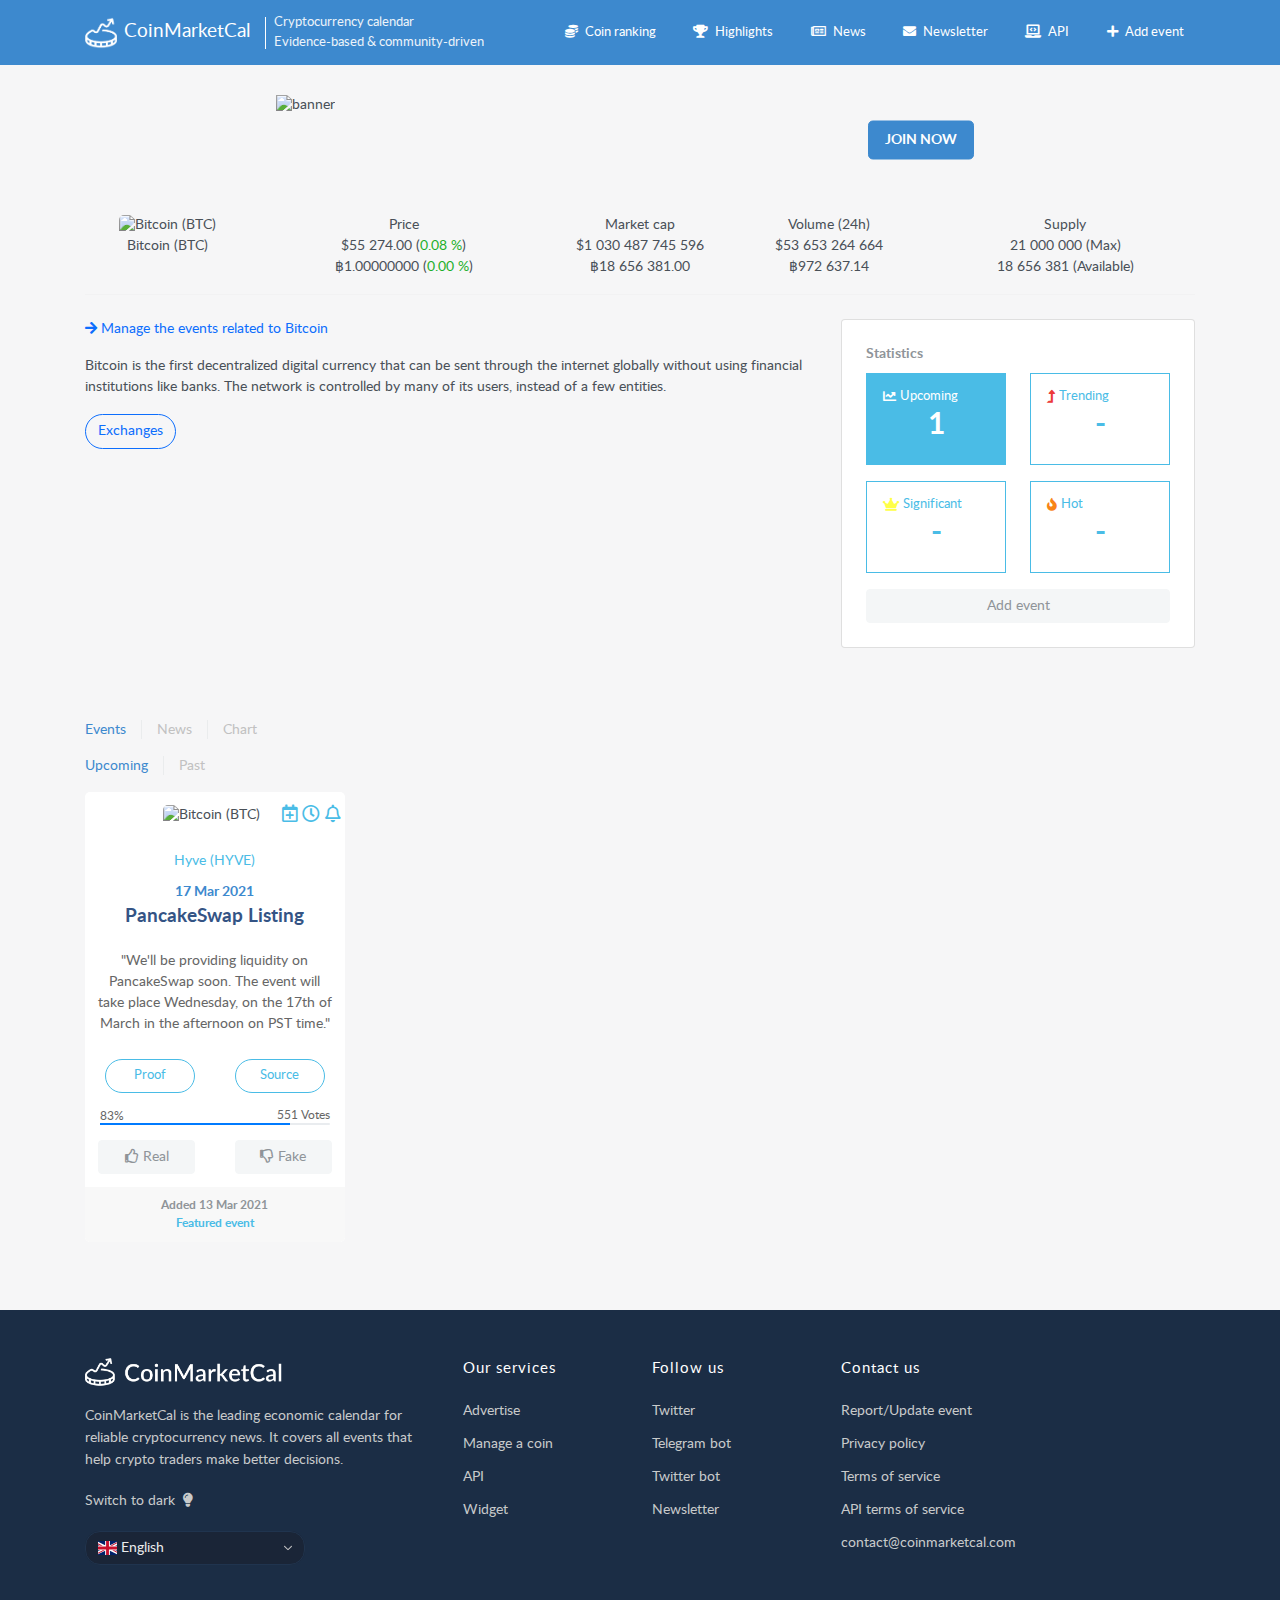
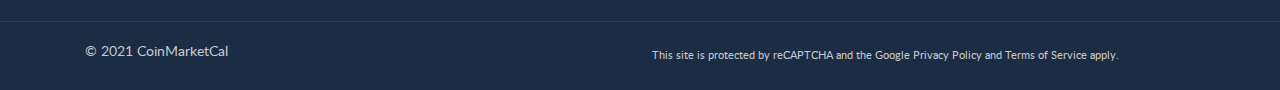
==== app/bitcoin.html @ bce92823 "create project@" ====
<!doctype html>
<html lang="en">

<head>
  <!-- Required meta tags -->
  <meta charset="utf-8">
  <meta name="viewport" content="width=device-width, initial-scale=1, shrink-to-fit=no">

  <!-- Bootstrap CSS -->
  <link rel="stylesheet" href="./css/include/bootstrap.min.css">

  <!-- Fontawesome -->
  <link rel="stylesheet" href="./css/include/all.min.css">

  <!-- Styles -->
  <link rel="stylesheet" href="./css/app.min.css">
  <title>Title</title>
</head>

<body>

  <header class="header" id="header">
    <div class="container">
      <nav class="navbar navbar-expand-lg navbar-dark">
        <a class="navbar-brand" href="#">
          <div class="navbar__logo">
            <img src="./images/dest/logo.png" alt="logo" class="navbar__logo__icon">
            <h1 class="navbar__logo__title">
              CoinMarketCal
            </h1>
          </div>
          <div class="navbar__brand__text no-xs">
            Cryptocurrency calendar<br>
            Evidence-based & community-driven
          </div>
        </a>
        <button class="navbar-toggler" type="button" data-bs-toggle="collapse" data-bs-target="#navbarSupportedContent"
          aria-controls="navbarSupportedContent" aria-expanded="false" aria-label="Toggle navigation">
          <span class="navbar-toggler-icon"></span>
        </button>
        <div class="collapse navbar-collapse" id="navbarSupportedContent">
          <ul class="navbar-nav">
            <li class="nav-item">
              <a class="nav-link" href="#">
                <i class="fas fa-coins nav__icon"></i>
                Coin ranking
              </a>
            </li>
            <li class="nav-item">
              <a class="nav-link" href="#">
                <i class="fas fa-trophy nav__icon"></i>
                Highlights</a>
            </li>
            <li class="nav-item">
              <a class="nav-link" href="#">
                <i class="far fa-newspaper nav__icon"></i>
                News</a>
            </li>
            <li class="nav-item">
              <a class="nav-link" href="#">
                <i class="fas fa-envelope nav__icon"></i>
                Newsletter</a>
            </li>
            <li class="nav-item">
              <a class="nav-link" href="#">
                <i class="fas fa-laptop-code nav__icon"></i>
                API</a>
            </li>
            <li class="nav-item">
              <a class="nav-link" href="#">
                <i class="fas fa-plus nav__icon"></i>
                Add event</a>
            </li>
          </ul>
        </div>
      </nav>
    </div>
  </header>

  <main class="main">

    <div class="banner__wrapper">
      <div class="container">
        <div class="banner__item">
          <img src="https://via.placeholder.com/1x1" alt="banner" class="banner__img">
          <button type="button" class="btn btn-primary btn-lg banner__btn">JOIN NOW</button>
        </div>
      </div>
    </div>

    <section class="bitcoin">
      <div class="container">
        <div class="row mb-3 coin-header">
          <div class="col-12 col-lg-12 col-xl-2 text-center coin-detail-logo-wrapper">
            <div class="icon-lg"><img class="rounded" height="48" width="48"
                src="https://d235dzzkn2ryki.cloudfront.net/bitcoin_large.png" alt="Bitcoin (BTC)"></div>
            <h1 class="d-flex justify-content-center align-items-center">
              <div class="ellipsis">Bitcoin (BTC)</div>
            </h1>
          </div>
          <div class="col-12 col-md-3 mh-70 text-center mb-3 mb-md-0">
            <div class="price-label">Price</div>
            <div>$55 274.00 (<span class="coin-change ">0.08
                %</span>)</div>
            <div>฿1.00000000 (<span class="coin-change ">0.00
                %</span>)</div>
          </div>
          <div class="col-12 col-md-3 col-xl-2 mh-70 text-center mb-3 mb-md-0">
            <div class="price-label">Market cap</div>
            <div>$1 030 487 745 596</div>
            <div>฿18 656 381.00</div>
          </div>
          <div class="col-12 col-md-3 col-xl-2 mh-70 text-center mb-3 mb-md-0">
            <div class="price-label">Volume (24h)</div>
            <div>$53 653 264 664</div>
            <div>฿972 637.14</div>
          </div>
          <div class="col-12 col-md-3 mh-70 text-center">
            <div class="price-label">Supply</div>
            <div>21 000 000 (Max)</div>
            <div>18 656 381 (Available)</div>
          </div>
        </div>
        <hr class="divider-w">
        <div class="row mt-4">
          <div class="col-12 col-md-7 col-lg-8">
            <p class="mb-3">
              <a href="https://s3-eu-west-1.amazonaws.com/coinmarketcal-share/CMCal+Admin.pdf" target="_blank"
                rel="noopener"><i class="fas fa-arrow-right"></i> Manage the events related to Bitcoin
              </a>
            </p>

            <div class="">
              Bitcoin is the first decentralized digital currency that can be sent through the internet globally without
              using financial institutions like banks. The network is controlled by many of its users, instead of a few
              entities.
            </div>
            <div class="mt-3">
              <a class="btn btn--radius btn-outline-primary" href="#">Exchanges</a>
            </div>
          </div>
          <div class="col-12 col-md-5 col-lg-4 mt-4 mt-md-0">
            <div class="mb-4 p-4 card">
              <span class="validation-title mb-2 d-block">Statistics</span>
              <div class="row">
                <div class="col-6">
                  <a href="/en/coin-ranking">
                    <div id="confidence-index" class="p-3">
                      <div class="validation-label d-flex align-items-center"><i class="fas fa-chart-line me-1"
                          style="color: #fff;"></i>
                        <div class="ellipsis">Upcoming</div>
                      </div>
                      <div class="validation-number count-item text-center"><strong><span class="count-to"
                            data-countto="1">1</span></strong>
                      </div>
                    </div>
                  </a>
                </div>
                <div class="col-6">
                  <a href="/en/coin-ranking">
                    <div id="vote-number" class="p-3">
                      <div class="validation-label d-flex align-items-center">
                        <i class="fas fa-level-up-alt me-1" style="color: rgb(236, 58, 58);" data-bs-toggle="tooltip"
                          data-bs-placement="top" title="Подсказка вверху"></i>
                        <div></div>
                        <div class="ellipsis">Trending</div>
                      </div>
                      <div class="validation-number  text-center"><strong><span class="count-to"
                            data-countto="0">-</span></strong>
                      </div>
                    </div>
                  </a>
                </div>
                <div class="col-6 mt-3">
                  <a href="/en/coin-ranking">
                    <div id="vote-number" class="p-3">
                      <div class="validation-label d-flex align-items-center">
                        <i class="fas fa-crown me-1" style="color: rgb(255, 255, 72);"></i>
                        <div class="ellipsis">Significant</div>
                      </div>
                      <div class="validation-number text-center "><strong><span class="count-to"
                            data-countto="0">-</span></strong>
                      </div>
                    </div>
                  </a>
                </div>
                <div class="col-6 mt-3">
                  <a href="/en/coin-ranking">
                    <div id="vote-number" class="p-3">
                      <div class="validation-label d-flex align-items-center"><i class="fas fa-fire me-1"
                          style="color: rgb(248, 132, 23);" data-bs-toggle="tooltip" data-bs-placement="top"
                          title="Подсказка вверху"></i>
                        <div class="ellipsis">Hot</div>
                      </div>
                      <div class="validation-number  text-center"><strong><span class="count-to"
                            data-countto="0">-</span></strong>
                      </div>
                    </div>
                  </a>
                </div>
              </div>
              <div class="row vote-button-wrapper mt-3">
                <div class="col-lg-12"><a class="btn btn-secondary card__btn__like card__btn__like--sm"
                    title="Add event" href="/en/add">Add event</a>
                </div>
              </div>
            </div>
          </div>
        </div>


        <div class="protocol__tabs my-5">
          <nav class="mb-3">
            <div class="nav nav-tabs protocol__tabs__links" id="nav-tab" role="tablist">
              <button class="nav-link active protocol__tabs__link" id="nav-home-tab" data-bs-toggle="tab"
                data-bs-target="#nav-home" type="button" role="tab" aria-controls="nav-home"
                aria-selected="true">Events</button>
              <div class="protocol__tabs__line"></div>
              <button class="nav-link protocol__tabs__link" id="nav-profile-tab" data-bs-toggle="tab"
                data-bs-target="#nav-profile" type="button" role="tab" aria-controls="nav-profile"
                aria-selected="false">News</button>
              <div class="protocol__tabs__line"></div>
              <button class="nav-link protocol__tabs__link" id="nav-contact-tab" data-bs-toggle="tab"
                data-bs-target="#nav-contact" type="button" role="tab" aria-controls="nav-contact"
                aria-selected="false">Chart</button>
            </div>
          </nav>
          <div class="tab-content" id="nav-tabContent">
            <div class="tab-pane fade show active" id="nav-home" role="tabpanel" aria-labelledby="nav-home-tab">
              <div class="protocol__tabs my-1">
                <nav class="mb-3">
                  <div class="nav nav-tabs protocol__tabs__links" id="nav-tab2" role="tablist">
                    <button class="nav-link active protocol__tabs__link" id="nav-home-tab2" data-bs-toggle="tab"
                      data-bs-target="#nav-home2" type="button" role="tab" aria-controls="nav-home"
                      aria-selected="true">Upcoming</button>
                    <div class="protocol__tabs__line"></div>
                    <button class="nav-link protocol__tabs__link" id="nav-profile-tab2" data-bs-toggle="tab"
                      data-bs-target="#nav-profile2" type="button" role="tab" aria-controls="nav-profile"
                      aria-selected="false">Past</button>
                  </div>
                </nav>
                <div class="tab-content" id="nav-tabContent2">
                  <div class="tab-pane fade show active" id="nav-home2" role="tabpanel" aria-labelledby="nav-home-tab">
                    <div class="row">
                      <div class="card__item col-12 col-md-6 col-lg-3">
                        <div class="card__wrapper">
                          <div class="card__top">
                            <div class="card__left invise">
                              <a href="#" class="card__top__link">
                                <i class="fas fa-check-circle" style="color: rgb(90, 211, 90);" data-bs-toggle="tooltip"
                                  data-bs-placement="top" title="Подсказка вверху"></i>
                              </a>
                              <a href="#" class="card__top__link">
                                <i class="fas fa-level-up-alt" style="color: rgb(236, 58, 58);" data-bs-toggle="tooltip"
                                  data-bs-placement="top" title="Подсказка вверху"></i>
                              </a>
                              <a href="#" class="card__top__link">
                                <i class="fas fa-fire" style="color: rgb(248, 132, 23);" data-bs-toggle="tooltip"
                                  data-bs-placement="top" title="Подсказка вверху"></i>
                              </a>
                            </div>
                            <div class="icon-sm ">
                              <img class="lozad rounded" width="28" height="28" alt="Bitcoin (BTC)"
                                src="https://d235dzzkn2ryki.cloudfront.net/bitcoin_normal.png" data-loaded="true">
                            </div>
                            <div class="card__right">
                              <a href="#" class="card__top__link">
                                <i class="far fa-calendar-plus" data-bs-toggle="tooltip" data-bs-placement="top"
                                  title="Подсказка вверху"></i>
                              </a>
                              <a href="#" class="card__top__link">
                                <i class="far fa-clock" data-bs-toggle="tooltip" data-bs-placement="top"
                                  title="Подсказка вверху"></i>
                              </a>
                              <a href="#" class="card__top__link">
                                <i class="far fa-bell" data-bs-toggle="tooltip" data-bs-placement="top"
                                  title="Подсказка вверху"></i>
                              </a>
                            </div>
                          </div>

                          <div class="card__body">
                            <a href="#" class="card__link">
                              Hyve (HYVE)
                            </a>

                            <a href="#" class="card__title">
                              <span class="card__title__sup">
                                17 Mar 2021
                              </span>
                              <span class="card__title__sub">
                                PancakeSwap Listing
                              </span>
                            </a>

                            <div class="card__description">
                              "We'll be providing liquidity on PancakeSwap soon. The event will take place
                              Wednesday, on the 17th of
                              March in the afternoon on PST time."
                            </div>

                            <div class="card__btn__wrapper card__btn__wrapper--outline">
                              <a href="#" class="btn btn-outline-primary card__btn__outline">Proof</a>
                              <a href="#" class="btn btn-outline-primary card__btn__outline">Source</a>
                            </div>

                            <div class="progress">
                              <div class="progress__votes">551
                                Votes</div>
                              <div class="progress-bar" style="width: 82.9401%;" aria-valuenow="82.940108892922"
                                role="progressbar" aria-valuemin="0" aria-valuemax="100">
                                <span class="progress__percent" style="opacity: 1;">83</span>
                              </div>
                            </div>

                            <div class="card__btn__wrapper">
                              <button type="button" class="btn btn-secondary card__btn__like">
                                <i class="far fa-thumbs-up"></i>
                                Real
                              </button>
                              <button type="button" class="btn btn-secondary card__btn__like">
                                <i class="far fa-thumbs-down"></i>
                                Fake
                              </button>
                            </div>

                          </div>

                          <div class="card__footer">
                            Added 13 Mar 2021
                            <a href="#" class="card__footer__link">
                              Featured event
                            </a>
                          </div>

                        </div>
                      </div>



                    </div>
                  </div>
                  <div class="tab-pane fade" id="nav-profile2" role="tabpanel" aria-labelledby="nav-profile-tab">
                    <div class="row">
                      <div class="card__item col-12 col-md-6 col-lg-3">
                        <div class="card__wrapper">
                          <div class="card__top">
                            <div class="card__left invise">
                              <a href="#" class="card__top__link">
                                <i class="fas fa-check-circle" style="color: rgb(90, 211, 90);" data-bs-toggle="tooltip"
                                  data-bs-placement="top" title="Подсказка вверху"></i>
                              </a>
                              <a href="#" class="card__top__link">
                                <i class="fas fa-level-up-alt" style="color: rgb(236, 58, 58);" data-bs-toggle="tooltip"
                                  data-bs-placement="top" title="Подсказка вверху"></i>
                              </a>
                              <a href="#" class="card__top__link">
                                <i class="fas fa-fire" style="color: rgb(248, 132, 23);" data-bs-toggle="tooltip"
                                  data-bs-placement="top" title="Подсказка вверху"></i>
                              </a>
                            </div>
                            <div class="icon-sm ">
                              <img class="lozad rounded" width="28" height="28" alt="Bitcoin (BTC)"
                                src="https://d235dzzkn2ryki.cloudfront.net/bitcoin_normal.png" data-loaded="true">
                            </div>
                            <div class="card__right">
                              <a href="#" class="card__top__link">
                                <i class="far fa-calendar-plus" data-bs-toggle="tooltip" data-bs-placement="top"
                                  title="Подсказка вверху"></i>
                              </a>
                              <a href="#" class="card__top__link">
                                <i class="far fa-clock" data-bs-toggle="tooltip" data-bs-placement="top"
                                  title="Подсказка вверху"></i>
                              </a>
                              <a href="#" class="card__top__link">
                                <i class="far fa-bell" data-bs-toggle="tooltip" data-bs-placement="top"
                                  title="Подсказка вверху"></i>
                              </a>
                            </div>
                          </div>

                          <div class="card__body">
                            <a href="#" class="card__link">
                              Hyve (HYVE)
                            </a>

                            <a href="#" class="card__title">
                              <span class="card__title__sup">
                                17 Mar 2021
                              </span>
                              <span class="card__title__sub">
                                PancakeSwap Listing
                              </span>
                            </a>

                            <div class="card__description">
                              "We'll be providing liquidity on PancakeSwap soon. The event will take place
                              Wednesday, on the 17th of
                              March in the afternoon on PST time."
                            </div>

                            <div class="card__btn__wrapper card__btn__wrapper--outline">
                              <a href="#" class="btn btn-outline-primary card__btn__outline">Proof</a>
                              <a href="#" class="btn btn-outline-primary card__btn__outline">Source</a>
                            </div>

                            <div class="progress">
                              <div class="progress__votes">551
                                Votes</div>
                              <div class="progress-bar" style="width: 82.9401%;" aria-valuenow="82.940108892922"
                                role="progressbar" aria-valuemin="0" aria-valuemax="100">
                                <span class="progress__percent" style="opacity: 1;">83</span>
                              </div>
                            </div>

                            <div class="card__btn__wrapper">
                              <button type="button" class="btn btn-secondary card__btn__like">
                                <i class="far fa-thumbs-up"></i>
                                Real
                              </button>
                              <button type="button" class="btn btn-secondary card__btn__like">
                                <i class="far fa-thumbs-down"></i>
                                Fake
                              </button>
                            </div>

                          </div>

                          <div class="card__footer">
                            Added 13 Mar 2021
                            <a href="#" class="card__footer__link">
                              Featured event
                            </a>
                          </div>

                        </div>
                      </div>

                      <div class="card__item col-12 col-md-6 col-lg-3">
                        <div class="card__wrapper">
                          <div class="card__top">
                            <div class="card__left invise">
                              <a href="#" class="card__top__link">
                                <i class="fas fa-check-circle" style="color: rgb(90, 211, 90);" data-bs-toggle="tooltip"
                                  data-bs-placement="top" title="Подсказка вверху"></i>
                              </a>
                              <a href="#" class="card__top__link">
                                <i class="fas fa-level-up-alt" style="color: rgb(236, 58, 58);" data-bs-toggle="tooltip"
                                  data-bs-placement="top" title="Подсказка вверху"></i>
                              </a>
                              <a href="#" class="card__top__link">
                                <i class="fas fa-fire" style="color: rgb(248, 132, 23);" data-bs-toggle="tooltip"
                                  data-bs-placement="top" title="Подсказка вверху"></i>
                              </a>
                            </div>
                            <div class="icon-sm ">
                              <img class="lozad rounded" width="28" height="28" alt="Bitcoin (BTC)"
                                src="https://d235dzzkn2ryki.cloudfront.net/bitcoin_normal.png" data-loaded="true">
                            </div>
                            <div class="card__right">
                              <a href="#" class="card__top__link">
                                <i class="far fa-calendar-plus" data-bs-toggle="tooltip" data-bs-placement="top"
                                  title="Подсказка вверху"></i>
                              </a>
                              <a href="#" class="card__top__link">
                                <i class="far fa-clock" data-bs-toggle="tooltip" data-bs-placement="top"
                                  title="Подсказка вверху"></i>
                              </a>
                              <a href="#" class="card__top__link">
                                <i class="far fa-bell" data-bs-toggle="tooltip" data-bs-placement="top"
                                  title="Подсказка вверху"></i>
                              </a>
                            </div>
                          </div>

                          <div class="card__body">
                            <a href="#" class="card__link">
                              Hyve (HYVE)
                            </a>

                            <a href="#" class="card__title">
                              <span class="card__title__sup">
                                17 Mar 2021
                              </span>
                              <span class="card__title__sub">
                                PancakeSwap Listing
                              </span>
                            </a>

                            <div class="card__description">
                              "We'll be providing liquidity on PancakeSwap soon. The event will take place
                              Wednesday, on the 17th of
                              March in the afternoon on PST time."
                            </div>

                            <div class="card__btn__wrapper card__btn__wrapper--outline">
                              <a href="#" class="btn btn-outline-primary card__btn__outline">Proof</a>
                              <a href="#" class="btn btn-outline-primary card__btn__outline">Source</a>
                            </div>

                            <div class="progress">
                              <div class="progress__votes">551
                                Votes</div>
                              <div class="progress-bar" style="width: 82.9401%;" aria-valuenow="82.940108892922"
                                role="progressbar" aria-valuemin="0" aria-valuemax="100">
                                <span class="progress__percent" style="opacity: 1;">83</span>
                              </div>
                            </div>

                            <div class="card__btn__wrapper">
                              <button type="button" class="btn btn-secondary card__btn__like">
                                <i class="far fa-thumbs-up"></i>
                                Real
                              </button>
                              <button type="button" class="btn btn-secondary card__btn__like">
                                <i class="far fa-thumbs-down"></i>
                                Fake
                              </button>
                            </div>

                          </div>

                          <div class="card__footer">
                            Added 13 Mar 2021
                            <a href="#" class="card__footer__link">
                              Featured event
                            </a>
                          </div>

                        </div>
                      </div>

                      <div class="card__item col-12 col-md-6 col-lg-3">
                        <div class="card__wrapper">
                          <div class="card__top">
                            <div class="card__left invise">
                              <a href="#" class="card__top__link">
                                <i class="fas fa-check-circle" style="color: rgb(90, 211, 90);" data-bs-toggle="tooltip"
                                  data-bs-placement="top" title="Подсказка вверху"></i>
                              </a>
                              <a href="#" class="card__top__link">
                                <i class="fas fa-level-up-alt" style="color: rgb(236, 58, 58);" data-bs-toggle="tooltip"
                                  data-bs-placement="top" title="Подсказка вверху"></i>
                              </a>
                              <a href="#" class="card__top__link">
                                <i class="fas fa-fire" style="color: rgb(248, 132, 23);" data-bs-toggle="tooltip"
                                  data-bs-placement="top" title="Подсказка вверху"></i>
                              </a>
                            </div>
                            <div class="icon-sm ">
                              <img class="lozad rounded" width="28" height="28" alt="Bitcoin (BTC)"
                                src="https://d235dzzkn2ryki.cloudfront.net/bitcoin_normal.png" data-loaded="true">
                            </div>
                            <div class="card__right">
                              <a href="#" class="card__top__link">
                                <i class="far fa-calendar-plus" data-bs-toggle="tooltip" data-bs-placement="top"
                                  title="Подсказка вверху"></i>
                              </a>
                              <a href="#" class="card__top__link">
                                <i class="far fa-clock" data-bs-toggle="tooltip" data-bs-placement="top"
                                  title="Подсказка вверху"></i>
                              </a>
                              <a href="#" class="card__top__link">
                                <i class="far fa-bell" data-bs-toggle="tooltip" data-bs-placement="top"
                                  title="Подсказка вверху"></i>
                              </a>
                            </div>
                          </div>

                          <div class="card__body">
                            <a href="#" class="card__link">
                              Hyve (HYVE)
                            </a>

                            <a href="#" class="card__title">
                              <span class="card__title__sup">
                                17 Mar 2021
                              </span>
                              <span class="card__title__sub">
                                PancakeSwap Listing
                              </span>
                            </a>

                            <div class="card__description">
                              "We'll be providing liquidity on PancakeSwap soon. The event will take place
                              Wednesday, on the 17th of
                              March in the afternoon on PST time."
                            </div>

                            <div class="card__btn__wrapper card__btn__wrapper--outline">
                              <a href="#" class="btn btn-outline-primary card__btn__outline">Proof</a>
                              <a href="#" class="btn btn-outline-primary card__btn__outline">Source</a>
                            </div>

                            <div class="progress">
                              <div class="progress__votes">551
                                Votes</div>
                              <div class="progress-bar" style="width: 82.9401%;" aria-valuenow="82.940108892922"
                                role="progressbar" aria-valuemin="0" aria-valuemax="100">
                                <span class="progress__percent" style="opacity: 1;">83</span>
                              </div>
                            </div>

                            <div class="card__btn__wrapper">
                              <button type="button" class="btn btn-secondary card__btn__like">
                                <i class="far fa-thumbs-up"></i>
                                Real
                              </button>
                              <button type="button" class="btn btn-secondary card__btn__like">
                                <i class="far fa-thumbs-down"></i>
                                Fake
                              </button>
                            </div>

                          </div>

                          <div class="card__footer">
                            Added 13 Mar 2021
                            <a href="#" class="card__footer__link">
                              Featured event
                            </a>
                          </div>

                        </div>
                      </div>

                      <div class="card__item col-12 col-md-6 col-lg-3">
                        <div class="card__wrapper">
                          <div class="card__top">
                            <div class="card__left invise">
                              <a href="#" class="card__top__link">
                                <i class="fas fa-check-circle" style="color: rgb(90, 211, 90);" data-bs-toggle="tooltip"
                                  data-bs-placement="top" title="Подсказка вверху"></i>
                              </a>
                              <a href="#" class="card__top__link">
                                <i class="fas fa-level-up-alt" style="color: rgb(236, 58, 58);" data-bs-toggle="tooltip"
                                  data-bs-placement="top" title="Подсказка вверху"></i>
                              </a>
                              <a href="#" class="card__top__link">
                                <i class="fas fa-fire" style="color: rgb(248, 132, 23);" data-bs-toggle="tooltip"
                                  data-bs-placement="top" title="Подсказка вверху"></i>
                              </a>
                            </div>
                            <div class="icon-sm ">
                              <img class="lozad rounded" width="28" height="28" alt="Bitcoin (BTC)"
                                src="https://d235dzzkn2ryki.cloudfront.net/bitcoin_normal.png" data-loaded="true">
                            </div>
                            <div class="card__right">
                              <a href="#" class="card__top__link">
                                <i class="far fa-calendar-plus" data-bs-toggle="tooltip" data-bs-placement="top"
                                  title="Подсказка вверху"></i>
                              </a>
                              <a href="#" class="card__top__link">
                                <i class="far fa-clock" data-bs-toggle="tooltip" data-bs-placement="top"
                                  title="Подсказка вверху"></i>
                              </a>
                              <a href="#" class="card__top__link">
                                <i class="far fa-bell" data-bs-toggle="tooltip" data-bs-placement="top"
                                  title="Подсказка вверху"></i>
                              </a>
                            </div>
                          </div>

                          <div class="card__body">
                            <a href="#" class="card__link">
                              Hyve (HYVE)
                            </a>

                            <a href="#" class="card__title">
                              <span class="card__title__sup">
                                17 Mar 2021
                              </span>
                              <span class="card__title__sub">
                                PancakeSwap Listing
                              </span>
                            </a>

                            <div class="card__description">
                              "We'll be providing liquidity on PancakeSwap soon. The event will take place
                              Wednesday, on the 17th of
                              March in the afternoon on PST time."
                            </div>

                            <div class="card__btn__wrapper card__btn__wrapper--outline">
                              <a href="#" class="btn btn-outline-primary card__btn__outline">Proof</a>
                              <a href="#" class="btn btn-outline-primary card__btn__outline">Source</a>
                            </div>

                            <div class="progress">
                              <div class="progress__votes">551
                                Votes</div>
                              <div class="progress-bar" style="width: 82.9401%;" aria-valuenow="82.940108892922"
                                role="progressbar" aria-valuemin="0" aria-valuemax="100">
                                <span class="progress__percent" style="opacity: 1;">83</span>
                              </div>
                            </div>

                            <div class="card__btn__wrapper">
                              <button type="button" class="btn btn-secondary card__btn__like">
                                <i class="far fa-thumbs-up"></i>
                                Real
                              </button>
                              <button type="button" class="btn btn-secondary card__btn__like">
                                <i class="far fa-thumbs-down"></i>
                                Fake
                              </button>
                            </div>

                          </div>

                          <div class="card__footer">
                            Added 13 Mar 2021
                            <a href="#" class="card__footer__link">
                              Featured event
                            </a>
                          </div>

                        </div>
                      </div>



                    </div>
                  </div>
                </div>
              </div>
            </div>
            <div class="tab-pane fade" id="nav-profile" role="tabpanel" aria-labelledby="nav-profile-tab">
              <div class="list-unstyled mb-3">
                <div class="row list-news">
                  <div class="col-12 mt-4">
                    <div class="card">
                      <div class="row">
                        <div class="col-12 col-md-3 pe-md-0">
                          <div class="m-3 mr-md-0">
                            <a href="/en/news/jpmorgan-is-looking-for-a-crypto-clearinghouse-report">
                              <img class="rounded lozad" alt="JPMorgan is looking for a crypto clearinghouse: Report"
                                src="https://www.tbstat.com/wp/uploads/2020/10/20201026_JPMorgan-Crypto-Org-800x450.jpg"
                                data-loaded="true">
                            </a>
                          </div>
                        </div>
                        <div class="col-12 col-md-9">
                          <div class="card-body pb-0 pl-md-0 pt-1 pt-md-4" style="transform: rotate(0);">
                            <div class="d-block align-items-baseline mb-2">
                              <span class="badge badge-secondary">News</span>
                              <h5 class="card__date mt-0 ml-2 d-inline-block mb-1">16 Mar 2021</h5>
                              <a class="stretched-link"
                                href="/en/news/jpmorgan-is-looking-for-a-crypto-clearinghouse-report">
                                <h5 class="card__news__title mb-0">JPMorgan is looking for a crypto clearinghouse:
                                  Report</h5>
                              </a>
                            </div>
                            <div class="my-4">
                              Banking giant JPMorgan is reportedly looking to work with a crypto clearinghouse to add
                              liquidity to the market.
                              Forbes reported the news on Monday, citing a "senior JPMorgan executive," who spoke with
                              the
                              publication "on background." The executive said, "we will fundamentally need a crypto
                              clearing...
                            </div>
                          </div>
                        </div>
                      </div>
                      <div class="card-footer">
                        <span class="me-2" data-toggle="tooltipIndex" title="" data-original-title="Views">
                          <i class="fas fa-eye me-1"></i> 29</span>
                        <a href="/en/coin/bitcoin" class="mx-1">
                          <span class="badge custom-label-blue">BTC</span>
                        </a>
                        <a href="https://www.theblockcrypto.com/" target="_blank"
                          class="badge badge-light card__footer__link">
                          <div class="card__footer__link__wrapper">
                            <div class="me-1">Powered by</div>
                            <img src="./images/dest/logo_theblock.svg" alt="TheBlock" class="messari_black_logo"
                              style="width: 76px;margin-left: 1px;">
                          </div>

                        </a>
                      </div>
                    </div>
                  </div>

                  <div class="col-12 mt-4">
                    <div class="card">
                      <div class="row">
                        <div class="col-12 col-md-3 pe-md-0">
                          <div class="m-3 mr-md-0">
                            <a href="/en/news/jpmorgan-is-looking-for-a-crypto-clearinghouse-report">
                              <img class="rounded lozad" alt="JPMorgan is looking for a crypto clearinghouse: Report"
                                src="https://www.tbstat.com/wp/uploads/2020/10/20201026_JPMorgan-Crypto-Org-800x450.jpg"
                                data-loaded="true">
                            </a>
                          </div>
                        </div>
                        <div class="col-12 col-md-9">
                          <div class="card-body pb-0 pl-md-0 pt-1 pt-md-4" style="transform: rotate(0);">
                            <div class="d-block align-items-baseline mb-2">
                              <span class="badge badge-secondary">News</span>
                              <h5 class="card__date mt-0 ml-2 d-inline-block mb-1">16 Mar 2021</h5>
                              <a class="stretched-link"
                                href="/en/news/jpmorgan-is-looking-for-a-crypto-clearinghouse-report">
                                <h5 class="card__news__title mb-0">JPMorgan is looking for a crypto clearinghouse:
                                  Report</h5>
                              </a>
                            </div>
                            <div class="my-4">
                              Banking giant JPMorgan is reportedly looking to work with a crypto clearinghouse to add
                              liquidity to the market.
                              Forbes reported the news on Monday, citing a "senior JPMorgan executive," who spoke with
                              the
                              publication "on background." The executive said, "we will fundamentally need a crypto
                              clearing...
                            </div>
                          </div>
                        </div>
                      </div>
                      <div class="card-footer">
                        <span class="me-2" data-toggle="tooltipIndex" title="" data-original-title="Views">
                          <i class="fas fa-eye me-1"></i> 29</span>
                        <a href="/en/coin/bitcoin" class="mx-1">
                          <span class="badge custom-label-blue">BTC</span>
                        </a>
                        <a href="https://www.theblockcrypto.com/" target="_blank"
                          class="badge badge-light card__footer__link">
                          <div class="card__footer__link__wrapper">
                            <div class="me-1">Powered by</div>
                            <img src="./images/dest/logo_theblock.svg" alt="TheBlock" class="messari_black_logo"
                              style="width: 76px;margin-left: 1px;">
                          </div>

                        </a>
                      </div>
                    </div>
                  </div>

                  <div class="col-12 mt-4">
                    <div class="card">
                      <div class="row">
                        <div class="col-12 col-md-3 pe-md-0">
                          <div class="m-3 mr-md-0">
                            <a href="/en/news/jpmorgan-is-looking-for-a-crypto-clearinghouse-report">
                              <img class="rounded lozad" alt="JPMorgan is looking for a crypto clearinghouse: Report"
                                src="https://www.tbstat.com/wp/uploads/2020/10/20201026_JPMorgan-Crypto-Org-800x450.jpg"
                                data-loaded="true">
                            </a>
                          </div>
                        </div>
                        <div class="col-12 col-md-9">
                          <div class="card-body pb-0 pl-md-0 pt-1 pt-md-4" style="transform: rotate(0);">
                            <div class="d-block align-items-baseline mb-2">
                              <span class="badge badge-secondary">News</span>
                              <h5 class="card__date mt-0 ml-2 d-inline-block mb-1">16 Mar 2021</h5>
                              <a class="stretched-link"
                                href="/en/news/jpmorgan-is-looking-for-a-crypto-clearinghouse-report">
                                <h5 class="card__news__title mb-0">JPMorgan is looking for a crypto clearinghouse:
                                  Report</h5>
                              </a>
                            </div>
                            <div class="my-4">
                              Banking giant JPMorgan is reportedly looking to work with a crypto clearinghouse to add
                              liquidity to the market.
                              Forbes reported the news on Monday, citing a "senior JPMorgan executive," who spoke with
                              the
                              publication "on background." The executive said, "we will fundamentally need a crypto
                              clearing...
                            </div>
                          </div>
                        </div>
                      </div>
                      <div class="card-footer">
                        <span class="me-2" data-toggle="tooltipIndex" title="" data-original-title="Views">
                          <i class="fas fa-eye me-1"></i> 29</span>
                        <a href="/en/coin/bitcoin" class="mx-1">
                          <span class="badge custom-label-blue">BTC</span>
                        </a>
                        <a href="https://www.theblockcrypto.com/" target="_blank"
                          class="badge badge-light card__footer__link">
                          <div class="card__footer__link__wrapper">
                            <div class="me-1">Powered by</div>
                            <img src="./images/dest/logo_theblock.svg" alt="TheBlock" class="messari_black_logo"
                              style="width: 76px;margin-left: 1px;">
                          </div>

                        </a>
                      </div>
                    </div>
                  </div>
                </div>
              </div>
              <div class="col text-center"><a class="btn btn-outline-primary btn__outline my-3" href="/en/news"
                  title="Load more">More
                  News</a></div>
            </div>
            <div class="tab-pane fade" id="nav-contact" role="tabpanel" aria-labelledby="nav-contact-tab">No related
              news.</div>
          </div>
        </div>

      </div>
    </section>



  </main>

  <footer class="footer pt-5">
    <div class="container">
      <div class="row">
        <div class="col-lg-4">
          <img alt="CoinMarketCal" style="max-height:30px" class="lozad" src="./images/dest/cmclogofooter.png"
            data-loaded="true">
          <p class="about-text">CoinMarketCal is the leading economic calendar for reliable cryptocurrency news. It
            covers all events that help crypto traders make better decisions.</p>
          <p class="mt-3 mb-2"><a class="toggle-button">Switch to <span id="mode-label">dark <i
                  class="ms-1 fas fa-lightbulb"></i></span></a>
          </p>

          <div class="exchange__select exchange__select--dark header__select my-3">

            <div class="exchange__select__head">
              <span class="exchange__select__left">
                <img class="select__lang__icon me-1" src="./images/dest/lang/en.svg" alt="en">
                English
              </span>

              <span class="exchange__select__right">
                <img loading="lazy" src="./images/dest/arrow-down-sign-to-navigate.svg" alt="arrow"
                  class="exchange__select__arrow">
              </span>

            </div>

            <div class="exchange__select__body">
              <div class="exchange__select__list">
                <div class="exchange__select__item">
                  <span class="exchange__select__left">
                    <img class="select__lang__icon me-1" src="./images/dest/lang/en.svg" alt="en">
                    English
                  </span>

                  <span class="exchange__select__right">
                    <img loading="lazy" src="./images/dest/arrow-down-sign-to-navigate.svg" alt="arrow"
                      class="exchange__select__arrow">
                  </span>
                </div>

                <div class="exchange__select__item">
                  <span class="exchange__select__left">
                    <img class="select__lang__icon me-1" src="./images/dest/lang/ru.svg" alt="ru">
                    Русский
                  </span>

                  <span class="exchange__select__right">
                    <img loading="lazy" src="./images/dest/arrow-down-sign-to-navigate.svg" alt="arrow"
                      class="exchange__select__arrow">
                  </span>
                </div>

              </div>
            </div>
          </div>
        </div>
        <div class="col-lg-2">
          <h5 class="mb-3">Our services</h5>
          <ul class="list-unstyled">
            <li>
              <h3 class="simple-text"><a title="Advertise"
                  href="https://s3-eu-west-1.amazonaws.com/coinmarketcal-share/CMCal+Advertising.pdf" target="_blank"
                  rel="noopener">Advertise</a></h3>
            </li>
            <li>
              <h3 class="simple-text"><a title="Manage a coin"
                  href="https://s3-eu-west-1.amazonaws.com/coinmarketcal-share/CMCal+Admin.pdf" target="_blank"
                  rel="noopener">Manage a coin</a></h3>
            </li>
            <li>
              <h3 class="simple-text"><a title="API" href="/en/api">API</a>
              </h3>
            </li>
            <li>
              <h3 class="simple-text"><a title="Widget" href="/en/widget">Widget</a>
              </h3>
            </li>
          </ul>
        </div>
        <div class="col-lg-2">
          <h5 class="mb-3">Follow us</h5>
          <ul class="list-unstyled">
            <li>
              <h3 class="simple-text"><a target="_blank" rel="noopener"
                  href="https://www.twitter.com/coinmarketcal">Twitter</a></h3>
            </li>
            <li>
              <h3 class="simple-text"><a target="_blank" rel="noopener" href="https://t.me/cmcal_bot">Telegram
                  bot</a></h3>
            </li>
            <li>
              <h3 class="simple-text"><a target="_blank" rel="noopener" href="https://twitter.com/cmcal_bot">Twitter
                  bot</a></h3>
            </li>
            <li>
              <h3 class="simple-text"><a target="_blank" rel="noopener"
                  href="http://newsletter.coinmarketcal.com/">Newsletter</a>
              </h3>
            </li>
          </ul>
        </div>
        <div class="col-lg-4">
          <div>
            <h5 class="mb-3">Contact us</h5>
            <ul class="list-unstyled">
              <li>
                <h3 class="simple-text"><a href="#reportModal" data-toggle="modal"
                    data-target="#reportModal">Report/Update event</a></h3>
              </li>
              <li>
                <h3 class="simple-text"><a title="Report/Update event" href="/en/privacy-policy">Privacy policy</a>
                </h3>
              </li>
              <li>
                <h3 class="simple-text"><a target="_blank" rel="noopener" title="Terms of service"
                    href="/en/terms-of-service">Terms of service</a></h3>
              </li>
              <li>
                <h3 class="simple-text"><a target="_blank" rel="noopener" title="API terms of service"
                    href="/en/api-terms-of-service">API terms of service</a></h3>
              </li>
              <li>
                <h3 class="simple-text"><a href="mailto:contact@coinmarketcal.com">contact@coinmarketcal.com</a>
                </h3>
              </li>
            </ul>
          </div>
        </div>
      </div>
    </div>

    <div class="footer-one-alt">
      <div class="container">
        <div class="row">
          <div class="col-sm-6">
            <span>© 2021 CoinMarketCal </span>
          </div>
          <div class="col-sm-6">
            <span class="fz-11">
              This site is protected by reCAPTCHA and the Google
              <a href="https://policies.google.com/privacy">Privacy Policy</a> and
              <a href="https://policies.google.com/terms">Terms of Service</a> apply.
            </span>
          </div>
        </div>
      </div>
    </div>
  </footer>

  <!-- Bootstrap JS -->
  <script src="./js/include/bootstrap.bundle.min.js"></script>

  <!-- Custom JS -->
  <script src="./js/app.min.js"></script>
</body>

</html>
---- app/css/app.min.css ----
@charset "UTF-8";@font-face{font-family:Lato;font-style:normal;font-weight:300;src:local("Lato"),url(../fonts/Lato-Light.ttf) format("truetype")}@font-face{font-family:Lato;font-style:normal;font-weight:400;src:local("Lato"),url(../fonts/Lato-Regular.ttf) format("truetype")}@font-face{font-family:Lato;font-style:normal;font-weight:700;src:local("Lato"),url(../fonts/Lato-Bold.ttf) format("truetype")}*{-webkit-box-sizing:border-box;box-sizing:border-box}a,abbr,acronym,address,applet,article,aside,audio,b,big,blockquote,body,canvas,caption,center,cite,code,dd,del,details,dfn,div,dl,dt,em,embed,fieldset,figcaption,figure,footer,form,h1,h2,h3,h4,h5,h6,header,hgroup,html,i,iframe,img,ins,kbd,label,legend,li,mark,menu,nav,object,ol,output,p,pre,q,ruby,s,samp,section,small,span,strike,strong,sub,summary,sup,table,tbody,td,tfoot,th,thead,time,tr,tt,u,ul,var,video{margin:0;padding:0;border:0;font-size:100%;font:inherit;vertical-align:baseline}article,aside,details,figcaption,figure,footer,header,hgroup,menu,nav,section{display:block}body{line-height:1}ol,ul{list-style:none}blockquote,q{quotes:none}blockquote:after,blockquote:before,q:after,q:before{content:"";content:none}table{border-collapse:collapse;border-spacing:0}html{overflow-x:hidden}img{max-width:100%;height:auto}.no-xl{display:none}@media (max-width:1199px){.no-md{display:none}.md{display:inline-block}}@media (max-width:767px){.no-xs{display:none}.xs{display:inline-block}}body{font-family:Lato;font-weight:400;font-size:14px;line-height:1.5;color:#495057;position:relative;overflow-x:hidden;min-width:320px;background-color:#f6f6f7}.container{width:100%;max-width:1140px;margin:0 auto;padding:0 15px}.invise{visibility:hidden;opacity:0;pointer-events:none}.btn{-webkit-transition:all .2s linear;-o-transition:all .2s linear;transition:all .2s linear;font:inherit}.btn-primary{background:#3d89ce;border-color:#3d89ce}.btn--radius{border-radius:30px}a{text-decoration:none}.btn__outline{color:#3d89ce;border:1px solid #3d89ce;background:0 0;padding:.5rem 1.5rem;border-radius:50rem}.btn__outline:hover{background:#3d89ce;border-color:#3d89ce;color:#fff}.btn__outline--sm{padding:.25rem .75rem}.header{background:#3d89ce;font-size:13px;color:#fff}.header .navbar{display:-webkit-box;display:-ms-flexbox;display:flex;-webkit-box-align:center;-ms-flex-align:center;align-items:center;-webkit-box-pack:justify;-ms-flex-pack:justify;justify-content:space-between;width:100%}.navbar-brand{display:-webkit-box;display:-ms-flexbox;display:flex;-webkit-box-align:center;-ms-flex-align:center;align-items:center;-webkit-box-pack:start;-ms-flex-pack:start;justify-content:flex-start;font-size:13px}.navbar__logo{display:-webkit-box;display:-ms-flexbox;display:flex;-webkit-box-align:center;-ms-flex-align:center;align-items:center;-webkit-box-pack:start;-ms-flex-pack:start;justify-content:flex-start;padding-right:15px;border-right:1px solid #fff;margin-right:8px}.navbar__logo__title{font-size:1.2rem}.navbar__logo__icon{width:32px;height:32px;max-width:32px;max-height:32px;margin-right:7px}.navbar__brand__text{opacity:.9}.nav__icon{display:inline-block;margin-right:4px}.navbar-dark .navbar-nav .nav-link{padding-left:.7rem;padding-right:.7rem;border-radius:20px;margin-left:15px;color:#fff;-webkit-transition:all .2s linear;-o-transition:all .2s linear;transition:all .2s linear}.navbar-dark .navbar-nav .nav-link:hover{color:#3d89ce;background:#fff}.navbar-collapse{-webkit-box-flex:unset;-ms-flex-positive:unset;flex-grow:unset;-webkit-box-pack:end;-ms-flex-pack:end;justify-content:flex-end;-webkit-box-align:center;-ms-flex-align:center;align-items:center}.banner__wrapper{margin:30px 0;width:100%}.banner__wrapper .container{display:-webkit-box;display:-ms-flexbox;display:flex;-webkit-box-align:center;-ms-flex-align:center;align-items:center;-webkit-box-pack:center;-ms-flex-pack:center;justify-content:center}.banner__item{max-width:728px;width:100%;height:90px;position:relative}.banner__btn{font-weight:700;position:absolute;right:30px;top:50%;-webkit-transform:translate(0,-50%);-ms-transform:translate(0,-50%);transform:translate(0,-50%)}.banner__img{width:100%;height:100%}.blocks{margin-bottom:30px}.blocks__item__wrapper{background:#fff;border:0 solid rgba(0,0,0,.125);border-radius:5px;height:120px;padding-top:7px}.blocks__notification{display:-webkit-box;display:-ms-flexbox;display:flex;-webkit-box-align:center;-ms-flex-align:center;align-items:center;-webkit-box-pack:start;-ms-flex-pack:start;justify-content:flex-start;background:#e4382b;color:#fff;text-decoration:none;width:-webkit-fit-content;width:-moz-fit-content;width:fit-content;padding:0 9px;border-radius:0 20px 20px 0;font-size:14px;margin-bottom:10px}.blocks__notification:hover{color:#fff}.blocks__notification--yellow{background:#fbc70b}.blocks__notification--orange{background:#ff9725}.blocks__notification--blue{background:#065168}.blocks__notififcation__text{display:inline-block;margin:0 7px}.blocks__body{width:100%;display:-webkit-box;display:-ms-flexbox;display:flex;-webkit-box-align:center;-ms-flex-align:center;align-items:center;-webkit-box-pack:center;-ms-flex-pack:center;justify-content:center;-webkit-box-orient:vertical;-webkit-box-direction:normal;-ms-flex-direction:column;flex-direction:column}.blocks__link{text-decoration:none;color:#3d89ce;font-size:14px;font-weight:700;text-align:center;-webkit-transition:all .2s linear;-o-transition:all .2s linear;transition:all .2s linear}.blocks__link:hover{opacity:.8}.blocks__suptitle__icon{display:inline-block;margin-right:3px}.blocks__suptitle{color:#3d89ce}.blocks__title{color:#345485;font-size:1.2rem}.blocks__text{font-size:14px;color:#8f9499}.pannel{margin-bottom:30px}.pannel__wrapper{background-color:#fff;border-radius:5px;-webkit-box-shadow:0 0 16px 0 rgba(0,0,0,.03);box-shadow:0 0 16px 0 rgba(0,0,0,.03);padding:20px;padding-bottom:13px}.pannel__top{display:-webkit-box;display:-ms-flexbox;display:flex;-webkit-box-align:center;-ms-flex-align:center;align-items:center;-webkit-box-pack:start;-ms-flex-pack:start;justify-content:flex-start;margin-bottom:20px}.pannel__line{display:inline-block;background:#c1c1c1;margin:0 15px;height:19px;width:1px}.pannel__link{color:#c1c1c1;text-decoration:none;-webkit-transition:all .2s linear;-o-transition:all .2s linear;transition:all .2s linear}.pannel__link.active{color:#3d89ce;pointer-events:none}.pannel__link:hover{color:#3d89ce}.pannel__input{height:34px;border-radius:15px;border:1px solid #c1c1c1;padding:0 12px;width:100%;outline:0;font:inherit;font-family:Lato;font-weight:400;font-size:14px;line-height:1.5;color:#495057}.pannel__input::-webkit-input-placeholder{font:inherit;font-family:Lato;font-weight:400;font-size:14px;line-height:1.5;color:#495057}.pannel__input::-moz-placeholder{font:inherit;font-family:Lato;font-weight:400;font-size:14px;line-height:1.5;color:#495057}.pannel__input:-ms-input-placeholder{font:inherit;font-family:Lato;font-weight:400;font-size:14px;line-height:1.5;color:#495057}.pannel__input::-ms-input-placeholder{font:inherit;font-family:Lato;font-weight:400;font-size:14px;line-height:1.5;color:#495057}.pannel__input::placeholder{font:inherit;font-family:Lato;font-weight:400;font-size:14px;line-height:1.5;color:#495057}.pannel__input:focus{background:rgba(193,193,193,.5)}.pannel__inner{display:-webkit-box;display:-ms-flexbox;display:flex;-webkit-box-align:center;-ms-flex-align:center;align-items:center;-webkit-box-pack:justify;-ms-flex-pack:justify;justify-content:space-between}.pannel__item__wrapper--box{display:-webkit-box;display:-ms-flexbox;display:flex;-webkit-box-align:center;-ms-flex-align:center;align-items:center;-webkit-box-pack:end;-ms-flex-pack:end;justify-content:flex-end}.pannel__item__wrapper--box button{margin-left:5px}.pannel__item__wrapper--box button:first-child{margin-left:0}.pannel__close{color:#3d89ce;border-radius:50%;border:1px solid #3d89ce;color:#3d89ce;background:0 0;display:-webkit-box;display:-ms-flexbox;display:flex;-webkit-box-align:center;-ms-flex-align:center;align-items:center;-webkit-box-pack:center;-ms-flex-pack:center;justify-content:center;width:37px;height:33px;-webkit-transition:all .2s linear;-o-transition:all .2s linear;transition:all .2s linear}.pannel__close:hover{background:#3d89ce;color:#fff}.pannel__search{color:#3d89ce;border-radius:20px;border:1px solid #3d89ce;background:#3d89ce;color:#fff;display:-webkit-box;display:-ms-flexbox;display:flex;-webkit-box-align:center;-ms-flex-align:center;align-items:center;-webkit-box-pack:center;-ms-flex-pack:center;justify-content:center;width:45px;height:33px;-webkit-transition:all .2s linear;-o-transition:all .2s linear;transition:all .2s linear}.pannel__search:hover{color:#3d89ce;background:0 0}.pannel__toggle{color:#c1c1c1;background:0 0;border:none;-webkit-transition:all .2s linear;-o-transition:all .2s linear;transition:all .2s linear;font-size:16px;-webkit-transform:rotate(180deg);-ms-transform:rotate(180deg);transform:rotate(180deg)}.pannel__toggle:hover{color:#3d89ce}.pannel__toggle.active{-webkit-transform:rotate(0);-ms-transform:rotate(0);transform:rotate(0)}.exchange__select{width:100%}.header__select.exchange__select{position:relative;height:34px;-webkit-user-select:none;-moz-user-select:none;-ms-user-select:none;user-select:none;background:#fff;font-size:14px;line-height:13px;color:#495057;font:inherit}.header__select.exchange__select--active .exchange__select__body{display:block}.header__select.exchange__select--active .exchange__select__arrow{-webkit-transform:rotate(-180deg);-ms-transform:rotate(-180deg);transform:rotate(-180deg)}.header__select.exchange__select--dark{color:#eaeced;background:#1a2537;border-radius:15px;width:220px}.header__select.exchange__select--dark .exchange__select__head{border-color:#20344e}.header__select.exchange__select--dark .exchange__select__body{width:100%;top:auto;bottom:110%}.header__select.exchange__select--dark .exchange__select__list{border-radius:5px;overflow:hidden}.header__select.exchange__select--dark .exchange__select__left{display:-webkit-box;display:-ms-flexbox;display:flex;-webkit-box-align:center;-ms-flex-align:center;align-items:center;-webkit-box-pack:start;-ms-flex-pack:start;justify-content:flex-start}.header__select .exchange__select__head{display:-webkit-box;display:-ms-flexbox;display:flex;-webkit-box-align:center;-ms-flex-align:center;align-items:center;-webkit-box-pack:justify;-ms-flex-pack:justify;justify-content:space-between;width:100%;height:34px;border:1px solid #c1c1c1;padding:0 12px;cursor:pointer;-webkit-transition:all .2s linear;-o-transition:all .2s linear;transition:all .2s linear;border-radius:15px}.header__select .exchange__select__head:hover{border-color:rgba(193,193,193,.7)}.header__select .exchange__select__head:hover .exchange__select__arrow{opacity:.7}.header__select .exchange__select__icon{width:24px;height:24px}.header__select .exchange__select__arrow{width:8px;height:8px;margin-left:10px;-webkit-transition:all .2s linear;-o-transition:all .2s linear;transition:all .2s linear}.header__select .exchange__select__right{display:-webkit-box;display:-ms-flexbox;display:flex;-webkit-box-align:center;-ms-flex-align:center;align-items:center;-webkit-box-pack:end;-ms-flex-pack:end;justify-content:flex-end}.header__select .exchange__select__body{display:none;position:absolute;left:0;top:38px;width:150%;z-index:5;border-radius:3px;-webkit-box-shadow:4px 4px 8px 0 rgba(34,60,80,.2);box-shadow:4px 4px 8px 0 rgba(34,60,80,.2)}.header__select .exchange__select__search__input{border-radius:3px 3px 0 0;height:34px;width:100%;border:1px solid #c1c1c1;font:inherit;padding:0 12px}.header__select .exchange__select__search__input:focus{outline:0;border-color:#3d89ce}.header__select .exchange__select__search__input::-webkit-input-placeholder{font:inherit;color:#c1c1c1}.header__select .exchange__select__search__input::-moz-placeholder{font:inherit;color:#c1c1c1}.header__select .exchange__select__search__input:-ms-input-placeholder{font:inherit;color:#c1c1c1}.header__select .exchange__select__search__input::-ms-input-placeholder{font:inherit;color:#c1c1c1}.header__select .exchange__select__search__input::placeholder{font:inherit;color:#c1c1c1}.header__select .exchange__select__list{border:1px solid #c1c1c1;border-top:none;background:#fff;max-height:170px;overflow-y:scroll;border-radius:0 0 3px 3px}.header__select .exchange__select__list .exchange__select__arrow{display:none}.header__select .exchange__select__list::-webkit-scrollbar{width:4px}.header__select .exchange__select__list::-webkit-scrollbar:horizontal{height:4px}.header__select .exchange__select__list::-webkit-scrollbar-button{background:#fff}.header__select .exchange__select__list::-webkit-scrollbar-track{background:#fff}.header__select .exchange__select__list::-webkit-scrollbar-track-piece{background:#fff}.header__select .exchange__select__list::-webkit-scrollbar-thumb{background:#3d89ce;border-radius:100px}.header__select .exchange__select__item{display:-webkit-box;display:-ms-flexbox;display:flex;-webkit-box-align:center;-ms-flex-align:center;align-items:center;-webkit-box-pack:justify;-ms-flex-pack:justify;justify-content:space-between;width:100%;height:34px;padding:0 12px;cursor:pointer;-webkit-transition:all .2s linear;-o-transition:all .2s linear;transition:all .2s linear;text-decoration:none;color:#495057}.header__select .exchange__select__item:hover{color:#3d89ce;background:0 0}.pannel__hr{width:100%;height:1px;background:#c1c1c1;margin:25px 0 15px 0}.tags{display:-webkit-box;display:-ms-flexbox;display:flex;-webkit-box-align:center;-ms-flex-align:center;align-items:center;-webkit-box-pack:start;-ms-flex-pack:start;justify-content:flex-start;-ms-flex-wrap:wrap;flex-wrap:wrap}.tag__item{display:-webkit-box;display:-ms-flexbox;display:flex;-webkit-box-pack:center;-ms-flex-pack:center;justify-content:center;-webkit-box-align:center;-ms-flex-align:center;align-items:center;text-decoration:none;margin-bottom:7px;margin-right:15px;width:-webkit-fit-content;width:-moz-fit-content;width:fit-content;padding:3px 5px;background:0 0;color:#918f8f;font-size:12px;line-height:1;border-radius:5px;border:1px solid #c1c1c1;-webkit-transition:all .2s linear;-o-transition:all .2s linear;transition:all .2s linear;font-weight:700}.tag__item:hover{background:rgba(193,193,193,.5);color:#495057}.tag__item--active{color:#fff;border-color:#3d89ce;background:#3d89ce}.tag__item--active:hover{color:#3d89ce;background:0 0;border-color:#3d89ce}.card__item{margin-bottom:20px}.card__wrapper{background:#fff;border-radius:5px;height:450px;display:-webkit-box;display:-ms-flexbox;display:flex;-webkit-box-align:center;-ms-flex-align:center;align-items:center;-webkit-box-pack:justify;-ms-flex-pack:justify;justify-content:space-between;-webkit-box-orient:vertical;-webkit-box-direction:normal;-ms-flex-direction:column;flex-direction:column}.card__top{display:-webkit-box;display:-ms-flexbox;display:flex;-webkit-box-align:center;-ms-flex-align:center;align-items:center;-webkit-box-pack:justify;-ms-flex-pack:justify;justify-content:space-between;padding:10px 5px;width:100%}.card__left{display:-webkit-box;display:-ms-flexbox;display:flex;-webkit-box-align:center;-ms-flex-align:center;align-items:center;-webkit-box-pack:start;-ms-flex-pack:start;justify-content:flex-start}.card__left .card__top__link{margin-right:5px}.card__left .card__top__link:last-child{margin-right:0}.card__right{display:-webkit-box;display:-ms-flexbox;display:flex;-webkit-box-align:center;-ms-flex-align:center;align-items:center;-webkit-box-pack:end;-ms-flex-pack:end;justify-content:flex-end}.card__right .card__top__link{margin-left:5px}.card__right .card__top__link:first-child{margin-left:0}.card__top__link{text-decoration:none;color:#4abce6;-webkit-transition:all .2s linear;-o-transition:all .2s linear;transition:all .2s linear;font-size:1.1rem}.card__top__link:hover{color:#345485}.card__top__main__icon{font-size:1.5rem}.card__link{display:inline-block;width:100%;text-align:center;color:#4abce6;text-decoration:none;margin-bottom:10px}.card__link:hover{color:#4abce6;text-decoration:underline}.card__title{display:-webkit-box;display:-ms-flexbox;display:flex;-webkit-box-pack:center;-ms-flex-pack:center;justify-content:center;-webkit-box-align:center;-ms-flex-align:center;align-items:center;width:100%;-webkit-box-orient:vertical;-webkit-box-direction:normal;-ms-flex-direction:column;flex-direction:column;color:#3d89ce;text-decoration:none;font-weight:700}.card__title:hover .card__title__sub,.card__title:hover .card__title__sup{text-decoration:underline}.card__title__sup{color:#3d89ce}.card__title__sub{color:#345485;font-size:1.2rem}.card__description{display:-webkit-box;display:-moz-box;width:100%;height:16ex;margin-top:4px;margin-bottom:10px;padding:0 10px;color:#666;-webkit-box-orient:horizontal;-webkit-box-pack:center;-webkit-box-align:center;-moz-box-pack:center;-moz-box-align:center;box-orient:horizontal;box-pack:center;box-align:center;text-align:center}.card__btn__outline{color:#4abce6;border-color:#4abce6;border-radius:20px;width:90px;height:34px;font-size:13px}.card__btn__outline:hover{background:#4abce6;border-color:#4abce6}.card__btn__wrapper{display:-webkit-box;display:-ms-flexbox;display:flex;-webkit-box-align:center;-ms-flex-align:center;align-items:center;-webkit-box-pack:justify;-ms-flex-pack:justify;justify-content:space-between;padding:0 13px}.card__btn__wrapper--outline{padding:0 20px}.progress{overflow:visible!important;height:2px;border-radius:1px;position:relative;margin:30px 15px 15px}.progress__votes{position:absolute;right:0;top:-17px;color:#666}progress-bar{position:relative;background:#4abce6;border-radius:5px;-webkit-box-shadow:none;box-shadow:none;height:2px;overflow:visible}.progress-bar{-webkit-box-orient:vertical;-webkit-box-direction:normal;-ms-flex-direction:column;flex-direction:column;-webkit-box-pack:center;-ms-flex-pack:center;justify-content:center;color:#fff;text-align:center;white-space:nowrap;background-color:#007bff;-webkit-transition:width .6s ease;-o-transition:width .6s ease;transition:width .6s ease}.progress,.progress-bar{display:-webkit-box;display:-ms-flexbox;display:flex;overflow:hidden}.progress__percent{position:absolute;text-align:left;left:0;top:-17px;opacity:0;line-height:12px;color:#666;padding:4px 0;width:40px}.progress__percent:after{display:inline-block;content:"%"}.card__btn__like{color:#8f9499;background:#f4f6f7;border-color:#f4f6f7;width:97px;height:34px}.card__btn__like:hover{background:#cdd0d1;border-color:#cdd0d1}.card__btn__like--sm{width:100%}.card__footer{width:100%;color:#8f9499;height:55px;background-color:#f8f8f8;border-bottom-left-radius:5px;border-bottom-right-radius:5px;padding:10px 0;display:-webkit-box;display:-ms-flexbox;display:flex;-webkit-box-align:center;-ms-flex-align:center;align-items:center;-webkit-box-pack:center;-ms-flex-pack:center;justify-content:center;-webkit-box-orient:vertical;-webkit-box-direction:normal;-ms-flex-direction:column;flex-direction:column;font-size:12px;font-weight:700;color:#8f9499}.card__footer__link{display:inline-block;color:#4abce6;text-decoration:none;-webkit-transition:all .2s linear;-o-transition:all .2s linear;transition:all .2s linear}.card__footer__link:hover{color:#3d89ce}.rounded{border-radius:5px!important}.page-link{position:relative;display:block;padding:.5rem 1rem;margin-left:0;line-height:inherit;color:#8f9499;background-color:transparent;border-color:transparent;outline:0}.page-link:hover{color:#fff;background-color:#3d89ce;border-color:#3d89ce}.page-item.active .page-link{z-index:3;color:#fff;background-color:#3d89ce;border-color:#3d89ce}.badge-secondary{color:#fff;background-color:#8f9499}.card__date{font-size:1rem;font-weight:700;margin-bottom:0;color:#3d89ce}.stretched-link{text-decoration:none}.card__news__title{font-size:1.286rem;font-weight:700;margin-top:0;color:#345485}.custom-label-blue{background-color:#4abce6;color:#fff}.card-footer .badge-light{background-color:transparent}.badge-light{color:#212529;background-color:#f8f9fa}.card__footer__link__wrapper{display:-webkit-box;display:-ms-flexbox;display:flex;-webkit-box-align:end;-ms-flex-align:end;align-items:end;-webkit-box-pack:start;-ms-flex-pack:start;justify-content:flex-start}.card-footer .badge-light:hover{background-color:rgba(227,227,223,.61)}a.badge-light:focus,a.badge-light:hover{color:#212529;background-color:#dae0e5}.badge{display:inline-block;padding:.25em .4em;font-size:.875rem;font-weight:700;line-height:1;text-align:center;white-space:nowrap;vertical-align:baseline;border-radius:5px;-webkit-transition:color .15s ease-in-out,background-color .15s ease-in-out,border-color .15s ease-in-out,-webkit-box-shadow .15s ease-in-out;transition:color .15s ease-in-out,background-color .15s ease-in-out,border-color .15s ease-in-out,-webkit-box-shadow .15s ease-in-out;-o-transition:color .15s ease-in-out,background-color .15s ease-in-out,border-color .15s ease-in-out,box-shadow .15s ease-in-out;transition:color .15s ease-in-out,background-color .15s ease-in-out,border-color .15s ease-in-out,box-shadow .15s ease-in-out;transition:color .15s ease-in-out,background-color .15s ease-in-out,border-color .15s ease-in-out,box-shadow .15s ease-in-out,-webkit-box-shadow .15s ease-in-out}.card-footer a{text-decoration:none}.footer{color:#c8cacb;background:#1b2d45}.footer .about-text{line-height:22px;margin-top:10px;padding-right:10px}.footer a{line-height:28px;color:#c8cacb;text-decoration:none;cursor:pointer;-webkit-transition:all .2s linear;-o-transition:all .2s linear;transition:all .2s linear}.footer a:hover{color:#fff}.footer h5{font-size:15px;letter-spacing:1px;color:#fff}.footer-one-alt{margin-top:40px;padding:20px 0;border-top:1px solid #3b3b40}.fz-11{font-size:11px}.footer .about-text{line-height:22px;margin-top:10px;padding-right:10px}.footer ul li{margin:5px 0}.select__lang__icon{display:inline-block;width:1.33333em;line-height:1em}.coin-list{font-weight:700;overflow:hidden;position:relative;max-width:100%;height:auto;width:auto;max-height:50px;opacity:0}.coin-list-item{display:inline-block}.vertical-align{display:-webkit-box;display:-ms-flexbox;display:flex;-webkit-box-align:center;-ms-flex-align:center;align-items:center}.coin-list-item .name{margin-right:16px}.fz-16{font-size:16px!important}.ellipsis{display:block;overflow:hidden;white-space:nowrap;-o-text-overflow:ellipsis;text-overflow:ellipsis}.coint__icon{color:#3d89ce;font-size:2rem}.coin-list .price{font-weight:400;margin-right:16px}.fz-16{font-size:16px}.coin-change.negative{color:#eb6178}.coin-change{color:#1eb02b}.protocol__date h2{font-weight:700}.date-event{color:#3d89ce}.fz-26{font-size:26px}.protocol__date__icon{font-size:1.5rem;color:#4abce6;text-decoration:none;-webkit-transition:all .2s linear;-o-transition:all .2s linear;transition:all .2s linear;margin-right:3px}.fz-40{font-size:40px}.validation-title{color:#8f9499;font-weight:700}#confidence-index{background-color:#4abce6;color:#fff;border:1px solid #4abce6;text-align:center}.validation-label{line-height:13px;font-size:13px}#confidence-index .validation-number{color:#fff}.validation-number{font-size:30px;color:#4abce6;font-weight:700}#vote-number{border:1px solid #4abce6;color:#4abce6}.tip{color:#8f9499;height:55px;background-color:#f8f8f8;border-bottom-left-radius:5px;border-bottom-right-radius:5px;padding:10px 0;margin-top:12px}.tip--detail{background-color:transparent;margin-top:0;height:auto;padding:0;font-size:.875rem}.card .added-date{font-size:.875rem;font-weight:700;padding-bottom:0;color:#8f9499}.added-date{font-size:14px;font-weight:700;margin-top:0;margin-bottom:0}#event-detail .tip__bottom,.tip__top{font-size:.875rem}.tip__link{text-decoration:none}.protocol__tabs__links{border:none}.protocol__tabs__link{color:#c1c1c1;outline:0!important;-webkit-box-shadow:none!important;box-shadow:none!important;border:none!important;padding:0}.protocol__tabs__link.active{color:#3d89ce!important;background:0 0!important;border:none!important;outline:0!important;-webkit-box-shadow:none!important;box-shadow:none!important}.protocol__tabs__link:focus{outline:0!important;-webkit-box-shadow:none!important;box-shadow:none!important}.protocol__tabs__line{margin:0 15px;width:1px;height:19px;background:#eaeced}.event-list-mode.advanced{cursor:auto}.event-list-mode{padding:8px 0;border-bottom:1px solid #eaeced;cursor:pointer}.position-relative{position:relative}.event-list-mode .event-logo-wrapper{width:32px;height:32px}.protocol__line__icons i{color:#4abce6}.protocol__tabs .card{border:none}.divider-w{margin:0;border-top:1px solid #eaeaea}.border{border:1px solid #eaeced!important}.pannel .btn-light{font-size:16px;padding-top:4px;-webkit-transition:all .4s ease-in-out 0s;-o-transition:all .4s ease-in-out 0s;transition:all .4s ease-in-out 0s;border:1px solid #eaeced;border-radius:25px;background:0 0;cursor:pointer;height:34px}.pannel .btn-light:hover{border-color:#8f9499!important;background:#e6e6e6!important}.border label{font-weight:400;color:#999}#coin-list-wrapper{table-layout:fixed;width:100%}#coin-list-wrapper thead th{border-top:0;border-bottom:2px solid #eaeced}#coin-list-wrapper td{padding-top:20px;padding-bottom:20px;vertical-align:middle;border-bottom:1px solid #eaeced}.tables__card::-webkit-scrollbar{width:0;background:0 0}.sort-item{cursor:pointer;-webkit-user-select:none;-moz-user-select:none;-ms-user-select:none;user-select:none}.sort-item.active .table__arrow{display:inline-block}.table__arrow{display:none;-webkit-transition:all .2s linear;-o-transition:all .2s linear;transition:all .2s linear}.table__arrow.active{-webkit-transform:rotate(180deg);-ms-transform:rotate(180deg);transform:rotate(180deg)}@media (max-width:1199px){.pannel__item__wrapper{width:100%!important;margin-bottom:10px}.pannel__item__wrapper--box{-webkit-box-orient:vertical;-webkit-box-direction:normal;-ms-flex-direction:column;flex-direction:column;-webkit-box-align:start;-ms-flex-align:start;align-items:flex-start;margin-bottom:0}.pannel__inner{-ms-flex-wrap:wrap;flex-wrap:wrap}.header__select .exchange__select__body{width:100%}.pannel__search{width:100%;margin:10px 0}.pannel__close{width:100%;border-radius:20px}.navbar__logo{border-right:none}.navbar-dark .navbar-nav .nav-link{margin-left:0;display:-webkit-box;display:-ms-flexbox;display:flex;-webkit-box-align:center;-ms-flex-align:center;align-items:center;-webkit-box-pack:center;-ms-flex-pack:center;justify-content:center}.coin-list{max-height:none}.coin-list-item{display:block}.coin-list-item>.vertical-align{-webkit-box-orient:vertical;-webkit-box-direction:normal;-ms-flex-direction:column;flex-direction:column;-webkit-box-align:start;-ms-flex-align:start;align-items:flex-start}.coin-list-item>.vertical-align .btn__outline{width:100%;margin-top:10px}.protocol__tabs .card__date{font-size:.8rem}.protocol__tabs .card__news__title{font-size:1rem}.protocol__tabs .validation-number{font-size:1.2rem}.protocol__tabs .link-detail.ellipsis{padding-right:5px}.pannel .btn-light{width:100%}}@media (max-width:767px){.pannel__top{-webkit-box-pack:justify;-ms-flex-pack:justify;justify-content:space-between}}
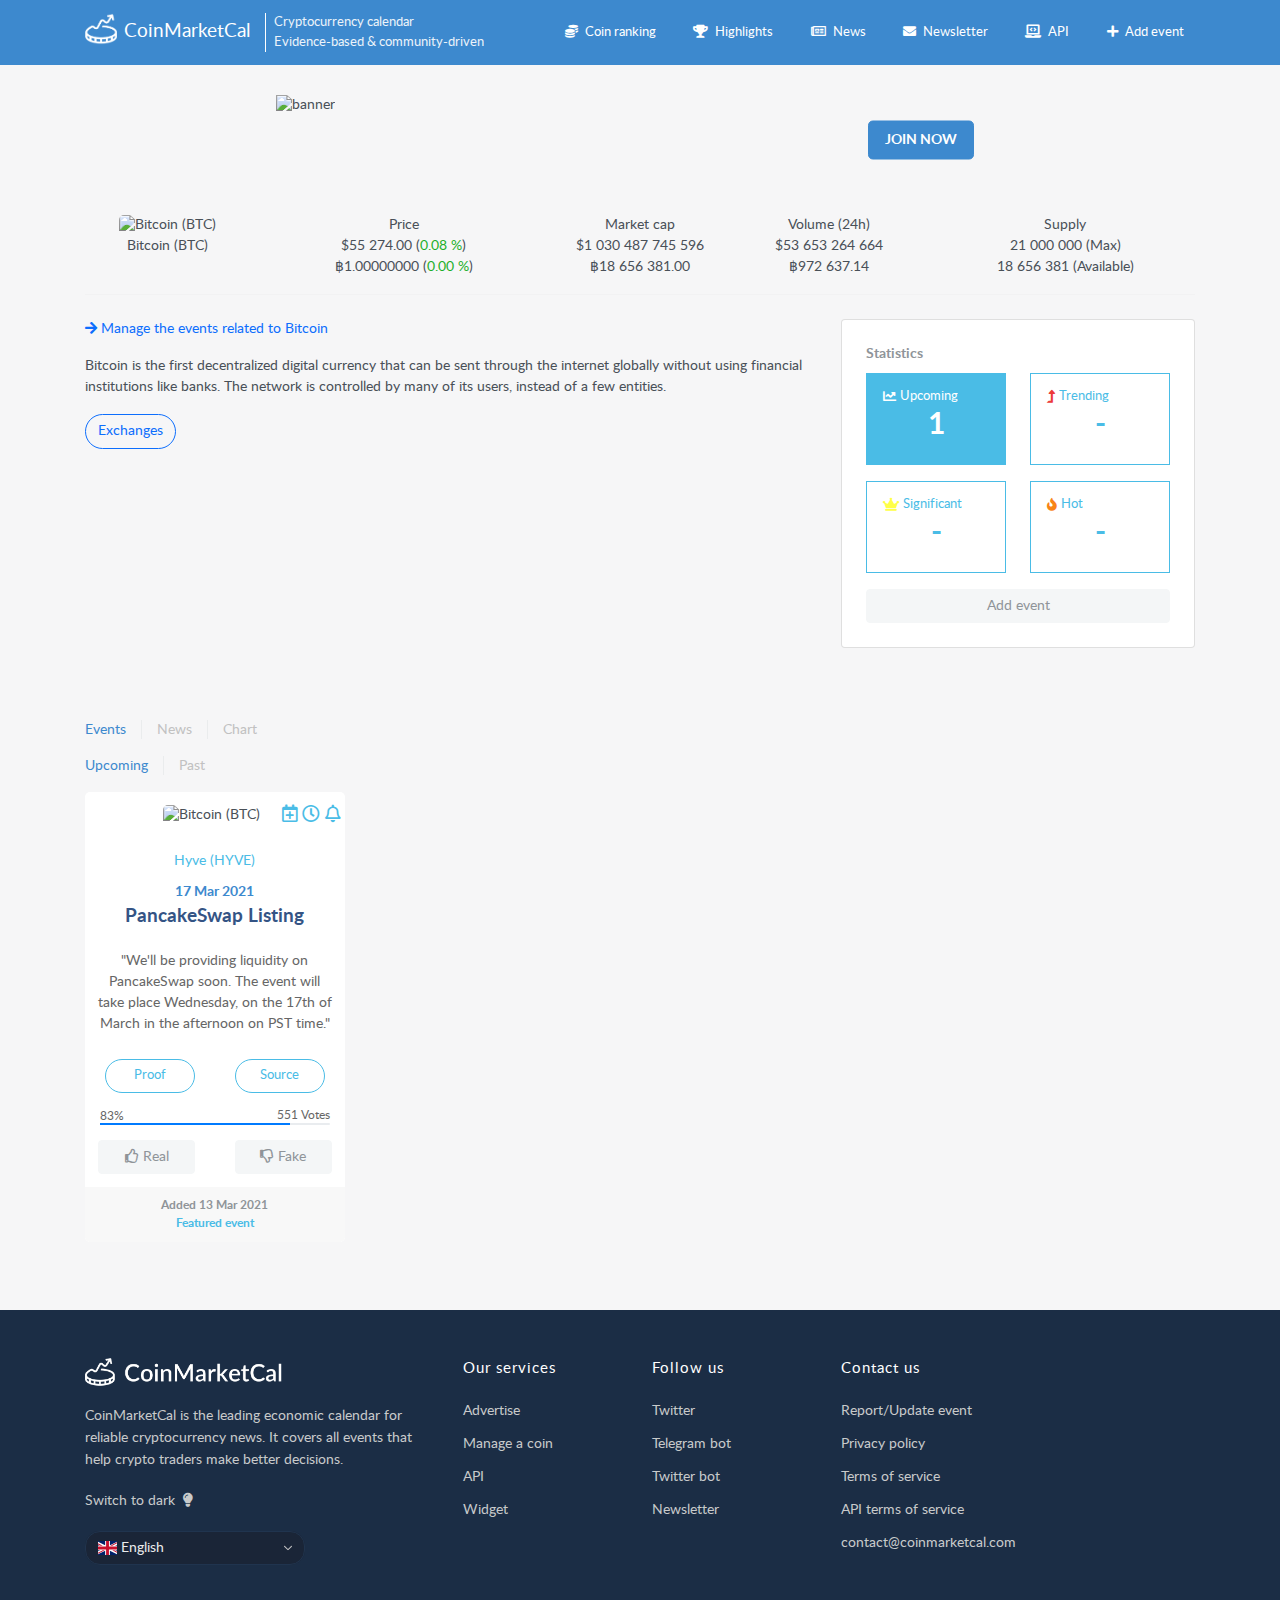
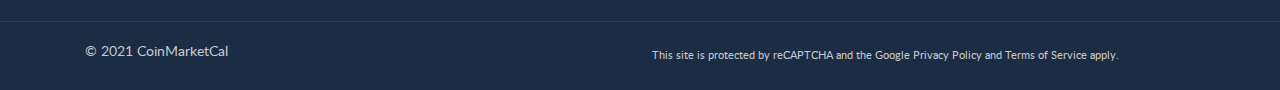
==== commit bc5b7290: "Добавил lazy loading для изображений" ====
--- a/app/bitcoin.html
+++ b/app/bitcoin.html
@@ -24,7 +24,11 @@
       <nav class="navbar navbar-expand-lg navbar-dark">
         <a class="navbar-brand" href="#">
           <div class="navbar__logo">
-            <img src="./images/dest/logo.png" alt="logo" class="navbar__logo__icon">
+            <picture decoding="async">
+              <source type="image/webp" srcset="./images/dest/logo.webp">
+              <img loading="lazy" src="./images/dest/logo.png" alt="logo" class="navbar__logo__icon">
+            </picture>
+
             <h1 class="navbar__logo__title">
               CoinMarketCal
             </h1>
@@ -82,7 +86,7 @@
     <div class="banner__wrapper">
       <div class="container">
         <div class="banner__item">
-          <img src="https://via.placeholder.com/1x1" alt="banner" class="banner__img">
+          <img loading="lazy" src="https://via.placeholder.com/1x1" alt="banner" class="banner__img">
           <button type="button" class="btn btn-primary btn-lg banner__btn">JOIN NOW</button>
         </div>
       </div>
@@ -92,7 +96,7 @@
       <div class="container">
         <div class="row mb-3 coin-header">
           <div class="col-12 col-lg-12 col-xl-2 text-center coin-detail-logo-wrapper">
-            <div class="icon-lg"><img class="rounded" height="48" width="48"
+            <div class="icon-lg"><img loading="lazy" class="rounded" height="48" width="48"
                 src="https://d235dzzkn2ryki.cloudfront.net/bitcoin_large.png" alt="Bitcoin (BTC)"></div>
             <h1 class="d-flex justify-content-center align-items-center">
               <div class="ellipsis">Bitcoin (BTC)</div>
@@ -260,7 +264,7 @@
                               </a>
                             </div>
                             <div class="icon-sm ">
-                              <img class="lozad rounded" width="28" height="28" alt="Bitcoin (BTC)"
+                              <img loading="lazy" class="lozad rounded" width="28" height="28" alt="Bitcoin (BTC)"
                                 src="https://d235dzzkn2ryki.cloudfront.net/bitcoin_normal.png" data-loaded="true">
                             </div>
                             <div class="card__right">
@@ -360,7 +364,7 @@
                               </a>
                             </div>
                             <div class="icon-sm ">
-                              <img class="lozad rounded" width="28" height="28" alt="Bitcoin (BTC)"
+                              <img loading="lazy" class="lozad rounded" width="28" height="28" alt="Bitcoin (BTC)"
                                 src="https://d235dzzkn2ryki.cloudfront.net/bitcoin_normal.png" data-loaded="true">
                             </div>
                             <div class="card__right">
@@ -454,7 +458,7 @@
                               </a>
                             </div>
                             <div class="icon-sm ">
-                              <img class="lozad rounded" width="28" height="28" alt="Bitcoin (BTC)"
+                              <img loading="lazy" class="lozad rounded" width="28" height="28" alt="Bitcoin (BTC)"
                                 src="https://d235dzzkn2ryki.cloudfront.net/bitcoin_normal.png" data-loaded="true">
                             </div>
                             <div class="card__right">
@@ -548,7 +552,7 @@
                               </a>
                             </div>
                             <div class="icon-sm ">
-                              <img class="lozad rounded" width="28" height="28" alt="Bitcoin (BTC)"
+                              <img loading="lazy" class="lozad rounded" width="28" height="28" alt="Bitcoin (BTC)"
                                 src="https://d235dzzkn2ryki.cloudfront.net/bitcoin_normal.png" data-loaded="true">
                             </div>
                             <div class="card__right">
@@ -642,7 +646,7 @@
                               </a>
                             </div>
                             <div class="icon-sm ">
-                              <img class="lozad rounded" width="28" height="28" alt="Bitcoin (BTC)"
+                              <img loading="lazy" class="lozad rounded" width="28" height="28" alt="Bitcoin (BTC)"
                                 src="https://d235dzzkn2ryki.cloudfront.net/bitcoin_normal.png" data-loaded="true">
                             </div>
                             <div class="card__right">
@@ -734,7 +738,8 @@
                         <div class="col-12 col-md-3 pe-md-0">
                           <div class="m-3 mr-md-0">
                             <a href="/en/news/jpmorgan-is-looking-for-a-crypto-clearinghouse-report">
-                              <img class="rounded lozad" alt="JPMorgan is looking for a crypto clearinghouse: Report"
+                              <img loading="lazy" class="rounded lozad"
+                                alt="JPMorgan is looking for a crypto clearinghouse: Report"
                                 src="https://www.tbstat.com/wp/uploads/2020/10/20201026_JPMorgan-Crypto-Org-800x450.jpg"
                                 data-loaded="true">
                             </a>
@@ -772,8 +777,8 @@
                           class="badge badge-light card__footer__link">
                           <div class="card__footer__link__wrapper">
                             <div class="me-1">Powered by</div>
-                            <img src="./images/dest/logo_theblock.svg" alt="TheBlock" class="messari_black_logo"
-                              style="width: 76px;margin-left: 1px;">
+                            <img loading="lazy" src="./images/dest/logo_theblock.svg" alt="TheBlock"
+                              class="messari_black_logo" style="width: 76px;margin-left: 1px;">
                           </div>
 
                         </a>
@@ -787,7 +792,8 @@
                         <div class="col-12 col-md-3 pe-md-0">
                           <div class="m-3 mr-md-0">
                             <a href="/en/news/jpmorgan-is-looking-for-a-crypto-clearinghouse-report">
-                              <img class="rounded lozad" alt="JPMorgan is looking for a crypto clearinghouse: Report"
+                              <img loading="lazy" class="rounded lozad"
+                                alt="JPMorgan is looking for a crypto clearinghouse: Report"
                                 src="https://www.tbstat.com/wp/uploads/2020/10/20201026_JPMorgan-Crypto-Org-800x450.jpg"
                                 data-loaded="true">
                             </a>
@@ -825,8 +831,8 @@
                           class="badge badge-light card__footer__link">
                           <div class="card__footer__link__wrapper">
                             <div class="me-1">Powered by</div>
-                            <img src="./images/dest/logo_theblock.svg" alt="TheBlock" class="messari_black_logo"
-                              style="width: 76px;margin-left: 1px;">
+                            <img loading="lazy" src="./images/dest/logo_theblock.svg" alt="TheBlock"
+                              class="messari_black_logo" style="width: 76px;margin-left: 1px;">
                           </div>
 
                         </a>
@@ -840,7 +846,8 @@
                         <div class="col-12 col-md-3 pe-md-0">
                           <div class="m-3 mr-md-0">
                             <a href="/en/news/jpmorgan-is-looking-for-a-crypto-clearinghouse-report">
-                              <img class="rounded lozad" alt="JPMorgan is looking for a crypto clearinghouse: Report"
+                              <img loading="lazy" class="rounded lozad"
+                                alt="JPMorgan is looking for a crypto clearinghouse: Report"
                                 src="https://www.tbstat.com/wp/uploads/2020/10/20201026_JPMorgan-Crypto-Org-800x450.jpg"
                                 data-loaded="true">
                             </a>
@@ -878,8 +885,8 @@
                           class="badge badge-light card__footer__link">
                           <div class="card__footer__link__wrapper">
                             <div class="me-1">Powered by</div>
-                            <img src="./images/dest/logo_theblock.svg" alt="TheBlock" class="messari_black_logo"
-                              style="width: 76px;margin-left: 1px;">
+                            <img loading="lazy" src="./images/dest/logo_theblock.svg" alt="TheBlock"
+                              class="messari_black_logo" style="width: 76px;margin-left: 1px;">
                           </div>
 
                         </a>
@@ -908,8 +915,11 @@
     <div class="container">
       <div class="row">
         <div class="col-lg-4">
-          <img alt="CoinMarketCal" style="max-height:30px" class="lozad" src="./images/dest/cmclogofooter.png"
-            data-loaded="true">
+          <picture decoding="async">
+            <source type="image/webp" srcset="./images/dest/cmclogofooter.webp">
+            <img loading="lazy" alt="CoinMarketCal" style="max-height:30px" class="lozad"
+              src="./images/dest/cmclogofooter.png" data-loaded="true">
+          </picture>
           <p class="about-text">CoinMarketCal is the leading economic calendar for reliable cryptocurrency news. It
             covers all events that help crypto traders make better decisions.</p>
           <p class="mt-3 mb-2"><a class="toggle-button">Switch to <span id="mode-label">dark <i
@@ -920,7 +930,7 @@
 
             <div class="exchange__select__head">
               <span class="exchange__select__left">
-                <img class="select__lang__icon me-1" src="./images/dest/lang/en.svg" alt="en">
+                <img loading="lazy" class="select__lang__icon me-1" src="./images/dest/lang/en.svg" alt="en">
                 English
               </span>
 
@@ -935,7 +945,7 @@
               <div class="exchange__select__list">
                 <div class="exchange__select__item">
                   <span class="exchange__select__left">
-                    <img class="select__lang__icon me-1" src="./images/dest/lang/en.svg" alt="en">
+                    <img loading="lazy" class="select__lang__icon me-1" src="./images/dest/lang/en.svg" alt="en">
                     English
                   </span>
 
@@ -947,7 +957,7 @@
 
                 <div class="exchange__select__item">
                   <span class="exchange__select__left">
-                    <img class="select__lang__icon me-1" src="./images/dest/lang/ru.svg" alt="ru">
+                    <img loading="lazy" class="select__lang__icon me-1" src="./images/dest/lang/ru.svg" alt="ru">
                     Русский
                   </span>
 
